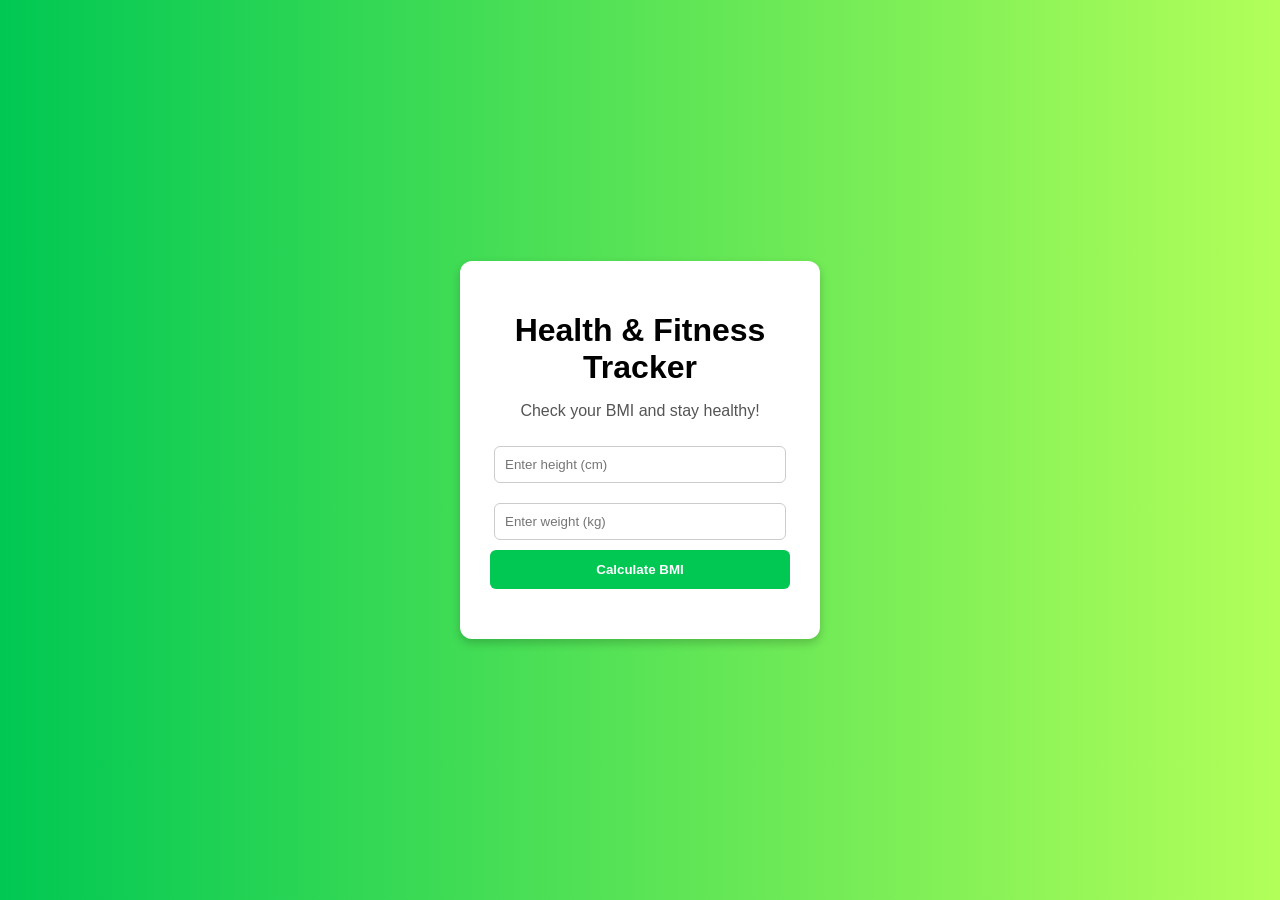
==== index.html @ 2d9167c3 "Add files via upload" ====
<!DOCTYPE html>
<html lang="en">
<head>
  <meta charset="UTF-8">
  <meta name="viewport" content="width=device-width, initial-scale=1.0">
  <title>Health & Fitness Tracker</title>
  <link rel="stylesheet" href="design.css">
</head>
<body>

  <div class="container">
    <h1>Health & Fitness Tracker</h1>
    <p>Check your BMI and stay healthy!</p>

    <input type="number" id="height" placeholder="Enter height (cm)">
    <input type="number" id="weight" placeholder="Enter weight (kg)">

    <button id="calcBtn">Calculate BMI</button>

    <h2 id="result"></h2>
  </div>

  <script src="script.js"></script>
</body>
</html>
---- design.css ----
body {
  font-family: Arial, sans-serif;
  background: linear-gradient(to right, #00c853, #b2ff59);
  display: flex;
  justify-content: center;
  align-items: center;
  height: 100vh;
  margin: 0;
}

.container {
  background: white;
  padding: 30px;
  border-radius: 12px;
  text-align: center;
  width: 300px;
  box-shadow: 0 4px 10px rgba(0,0,0,0.2);
}

h1 {
  margin-bottom: 10px;
}

p {
  color: #555;
}

input {
  width: 90%;
  padding: 10px;
  margin: 10px 0;
  border-radius: 6px;
  border: 1px solid #ccc;
}

button {
  background-color: #00c853;
  color: white;
  border: none;
  padding: 12px;
  width: 100%;
  cursor: pointer;
  border-radius: 6px;
  font-weight: bold;
}

button:hover {
  background-color: #009624;
}

#result {
  margin-top: 15px;
}
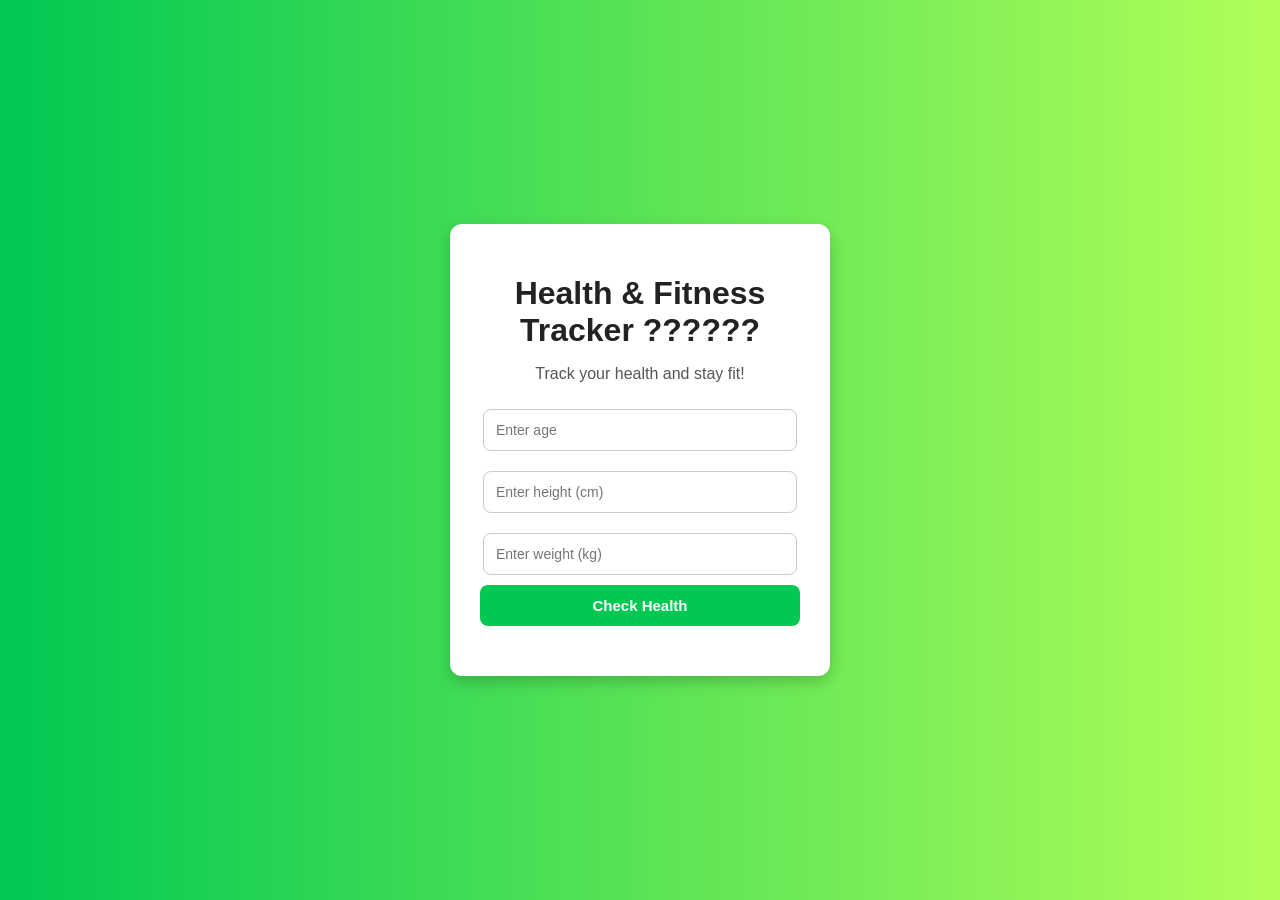
==== commit 46b444d9: "Add files via upload" ====
--- a/index.html
+++ b/index.html
@@ -9,15 +9,17 @@
 <body>
 
   <div class="container">
-    <h1>Health & Fitness Tracker</h1>
-    <p>Check your BMI and stay healthy!</p>
+    <h1>Health & Fitness Tracker ??????</h1>
+    <p>Track your health and stay fit!</p>
 
+    <input type="number" id="age" placeholder="Enter age">
     <input type="number" id="height" placeholder="Enter height (cm)">
     <input type="number" id="weight" placeholder="Enter weight (kg)">
 
-    <button id="calcBtn">Calculate BMI</button>
+    <button id="calcBtn">Check Health</button>
 
     <h2 id="result"></h2>
+    <p id="suggestion"></p>
   </div>
 
   <script src="script.js"></script>
--- a/design.css
+++ b/design.css
@@ -13,12 +13,13 @@
   padding: 30px;
   border-radius: 12px;
   text-align: center;
-  width: 300px;
-  box-shadow: 0 4px 10px rgba(0,0,0,0.2);
+  width: 320px;
+  box-shadow: 0 6px 15px rgba(0,0,0,0.2);
 }
 
 h1 {
   margin-bottom: 10px;
+  color: #222;
 }
 
 p {
@@ -27,10 +28,11 @@
 
 input {
   width: 90%;
-  padding: 10px;
+  padding: 12px;
   margin: 10px 0;
-  border-radius: 6px;
+  border-radius: 8px;
   border: 1px solid #ccc;
+  font-size: 14px;
 }
 
 button {
@@ -40,8 +42,10 @@
   padding: 12px;
   width: 100%;
   cursor: pointer;
-  border-radius: 6px;
+  border-radius: 8px;
   font-weight: bold;
+  font-size: 15px;
+  transition: 0.3s;
 }
 
 button:hover {
@@ -50,4 +54,11 @@
 
 #result {
   margin-top: 15px;
+  font-weight: bold;
+  color: #333;
+}
+
+#suggestion {
+  margin-top: 10px;
+  color: #444;
 }
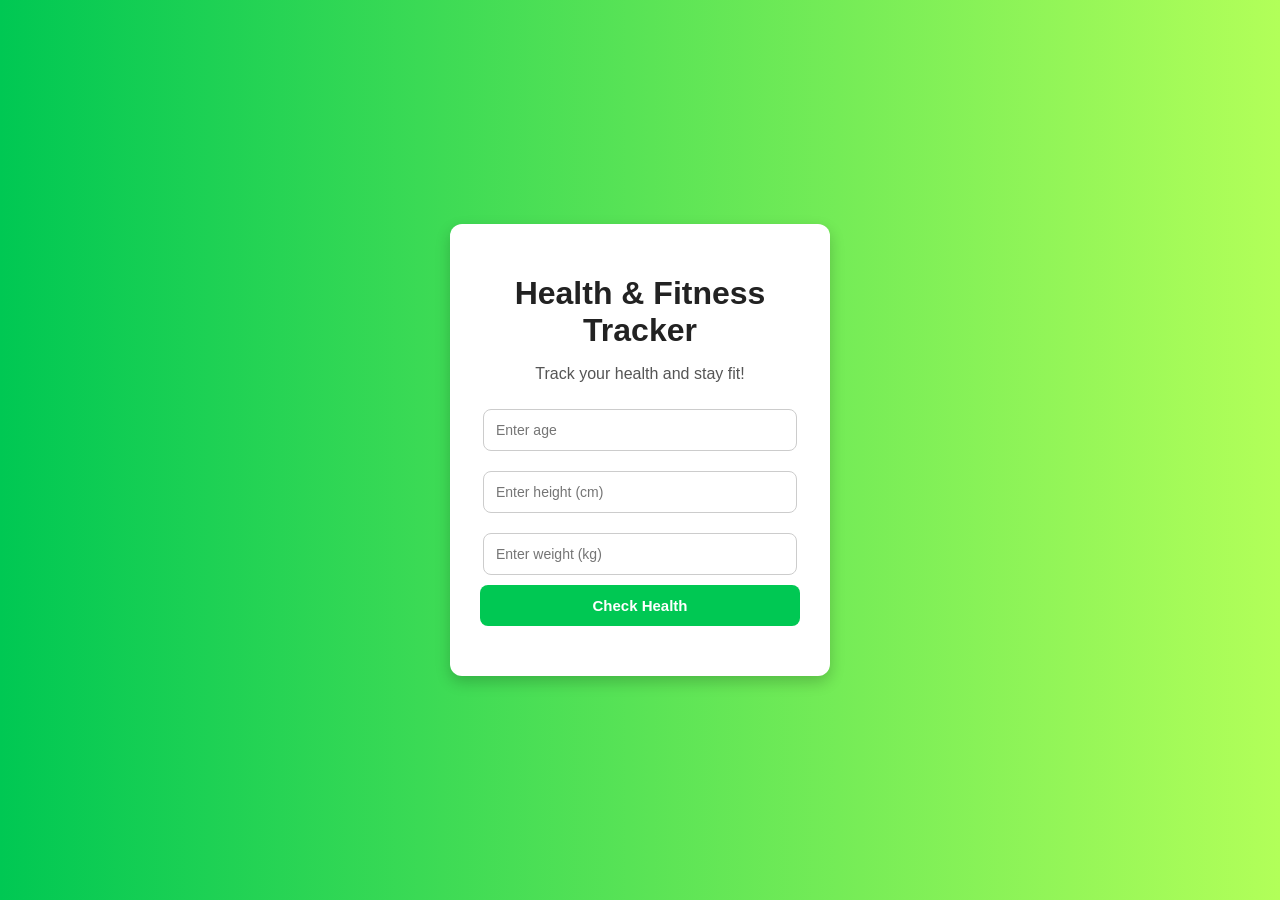
==== commit 1a837e66: "Add files via upload" ====
--- a/index.html
+++ b/index.html
@@ -9,7 +9,7 @@
 <body>
 
   <div class="container">
-    <h1>Health & Fitness Tracker ??????</h1>
+    <h1>Health & Fitness Tracker </h1>
     <p>Track your health and stay fit!</p>
 
     <input type="number" id="age" placeholder="Enter age">
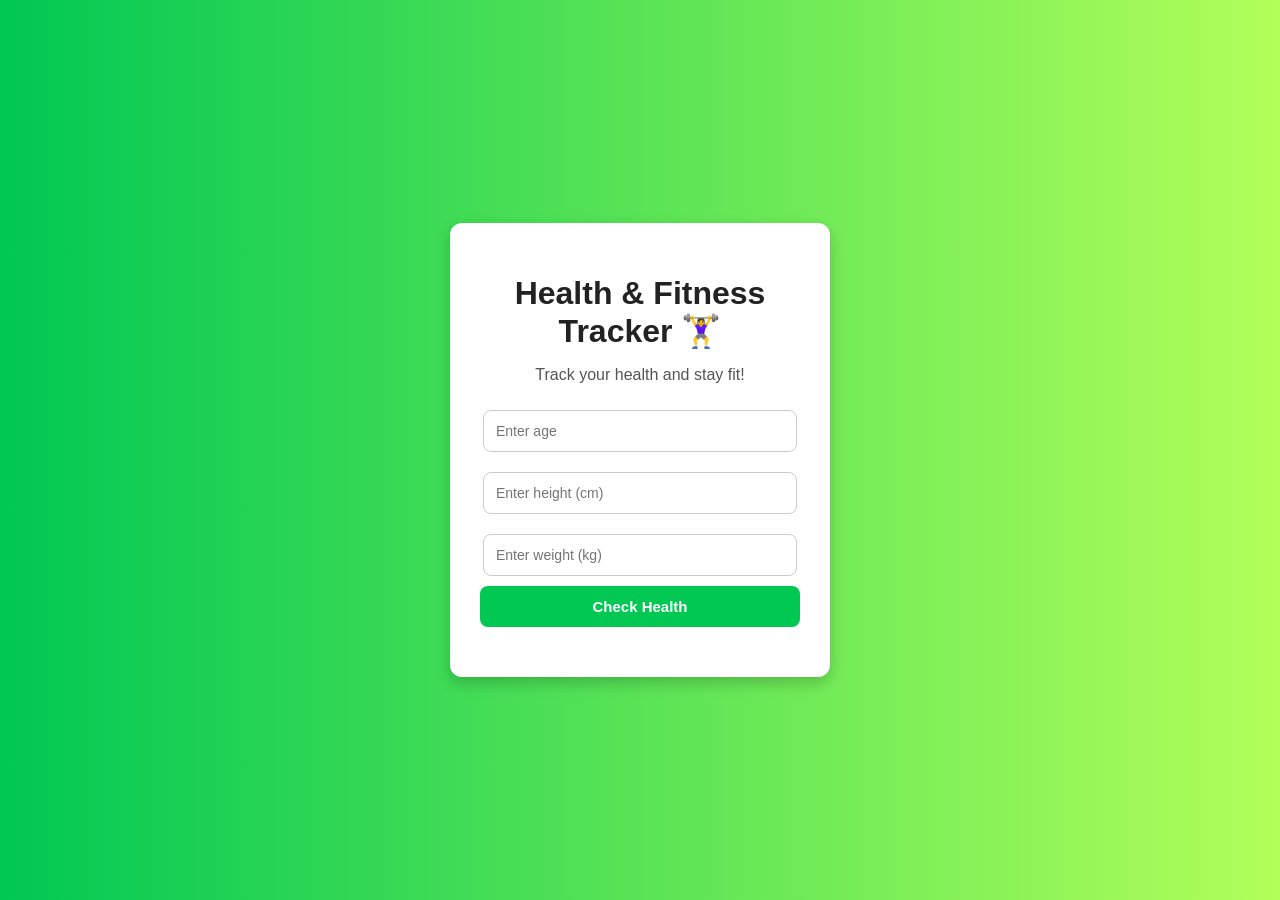
==== commit c3881805: "Add files via upload" ====
--- a/index.html
+++ b/index.html
@@ -1,4 +1,4 @@
-<!DOCTYPE html>
+﻿<!DOCTYPE html>
 <html lang="en">
 <head>
   <meta charset="UTF-8">
@@ -9,7 +9,7 @@
 <body>
 
   <div class="container">
-    <h1>Health & Fitness Tracker </h1>
+    <h1>Health & Fitness Tracker 🏋️‍♀️</h1>
     <p>Track your health and stay fit!</p>
 
     <input type="number" id="age" placeholder="Enter age">
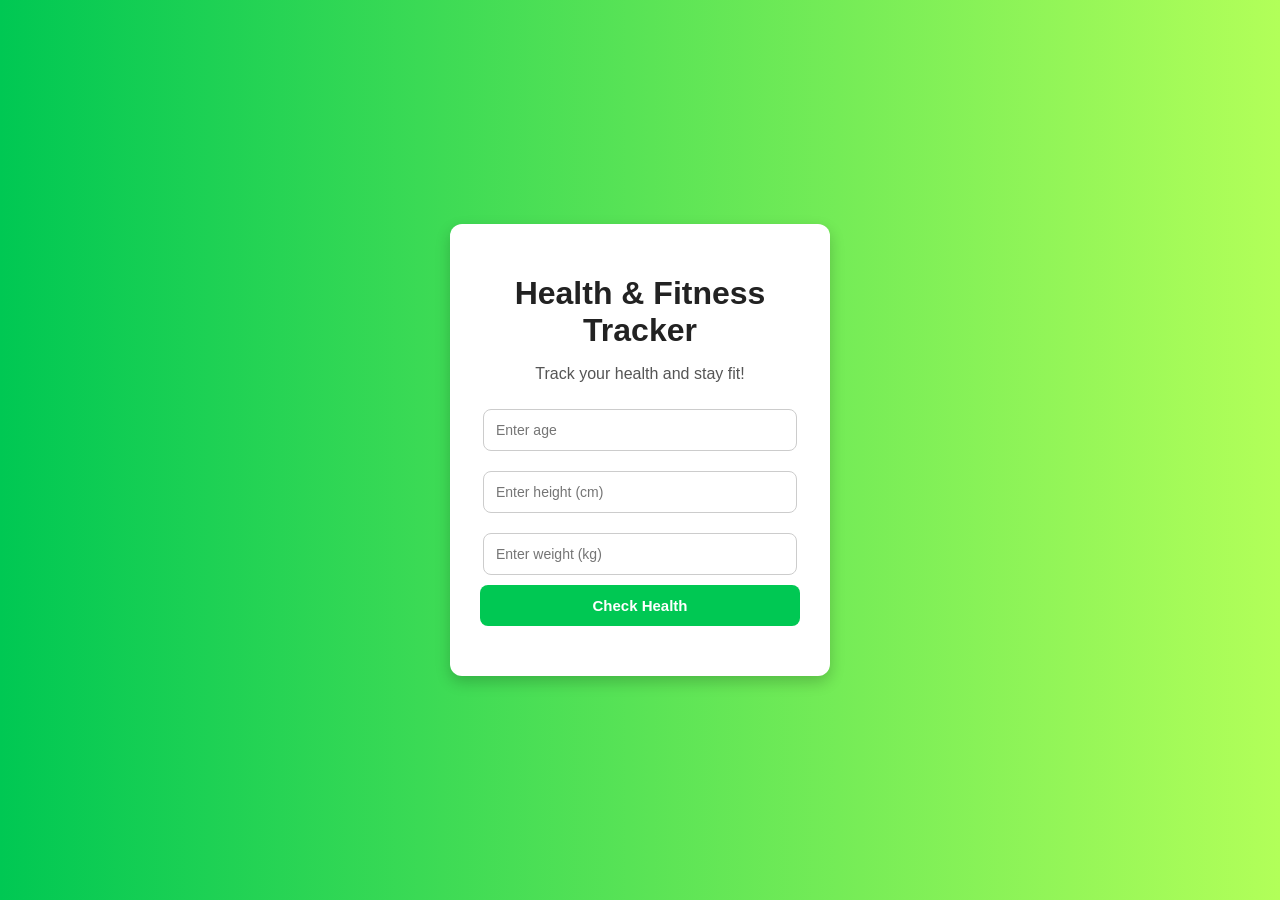
==== commit f007946f: "Add files via upload" ====
--- a/index.html
+++ b/index.html
@@ -9,7 +9,7 @@
 <body>
 
   <div class="container">
-    <h1>Health & Fitness Tracker 🏋️‍♀️</h1>
+    <h1>Health & Fitness Tracker</h1>
     <p>Track your health and stay fit!</p>
 
     <input type="number" id="age" placeholder="Enter age">
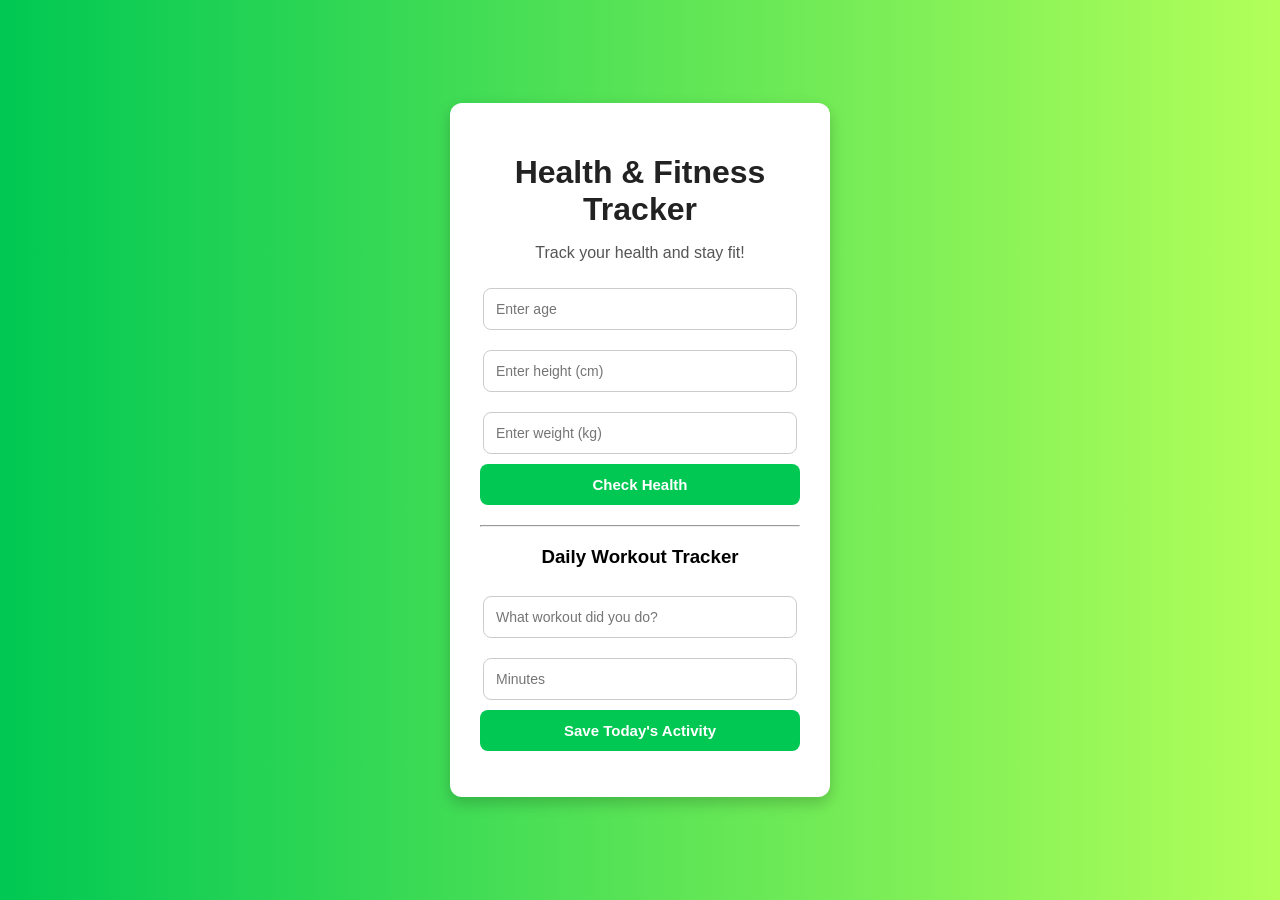
==== commit 72b1f8e8: "Add files via upload" ====
--- a/index.html
+++ b/index.html
@@ -12,16 +12,31 @@
     <h1>Health & Fitness Tracker</h1>
     <p>Track your health and stay fit!</p>
 
+    <!-- USER INPUTS -->
     <input type="number" id="age" placeholder="Enter age">
     <input type="number" id="height" placeholder="Enter height (cm)">
     <input type="number" id="weight" placeholder="Enter weight (kg)">
 
     <button id="calcBtn">Check Health</button>
 
+    <!-- RESULTS -->
     <h2 id="result"></h2>
     <p id="suggestion"></p>
+
+    <hr>
+
+    <!-- WORKOUT TRACKER -->
+    <h3>Daily Workout Tracker</h3>
+
+    <input type="text" id="workout" placeholder="What workout did you do?">
+    <input type="number" id="minutes" placeholder="Minutes">
+
+    <button id="saveBtn">Save Today's Activity</button>
+
+    <ul id="history"></ul>
   </div>
 
   <script src="script.js"></script>
+
 </body>
 </html>
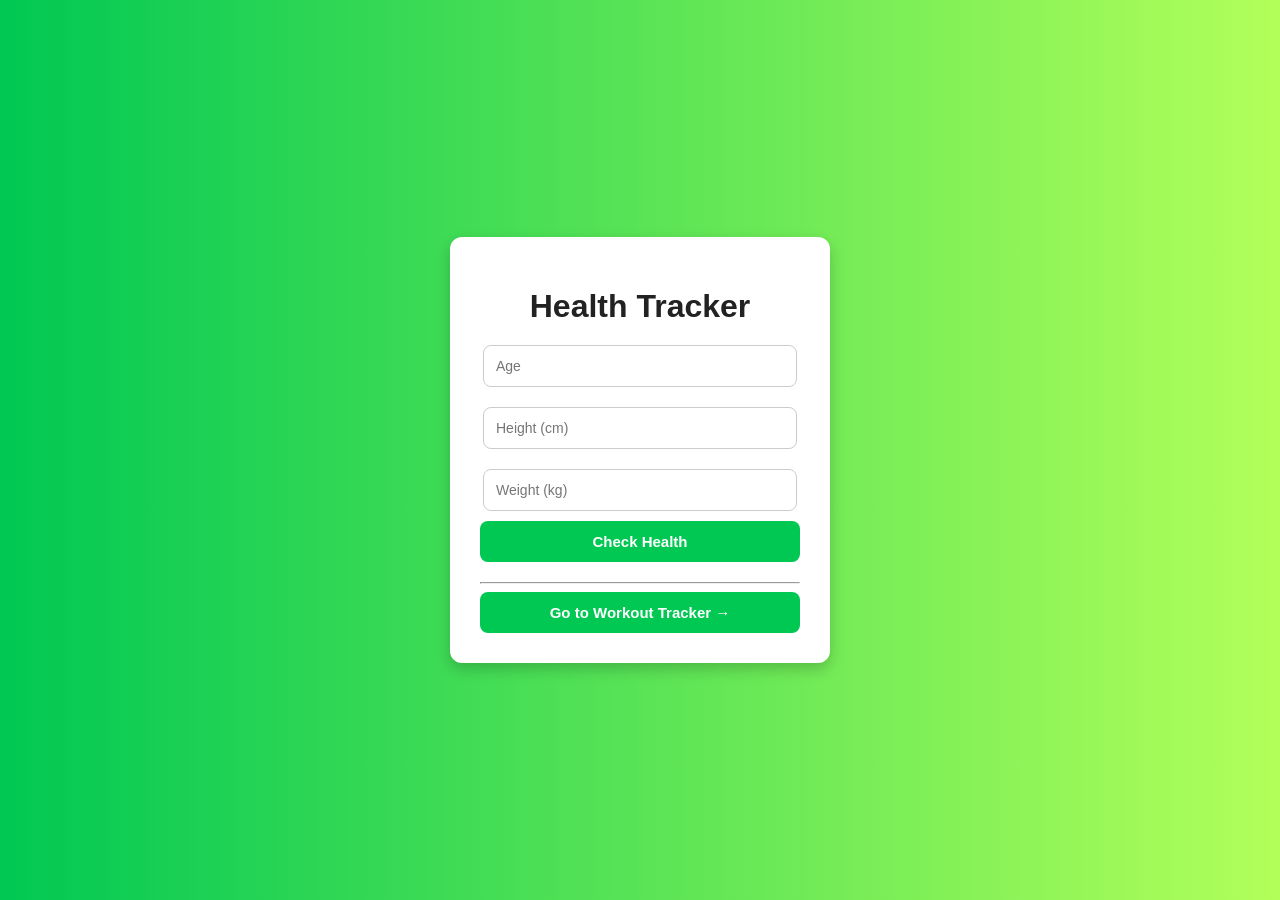
==== commit a70b8651: "Add files via upload" ====
--- a/index.html
+++ b/index.html
@@ -2,41 +2,73 @@
 <html lang="en">
 <head>
   <meta charset="UTF-8">
-  <meta name="viewport" content="width=device-width, initial-scale=1.0">
-  <title>Health & Fitness Tracker</title>
+  <title>Health Tracker</title>
   <link rel="stylesheet" href="design.css">
 </head>
 <body>
 
-  <div class="container">
-    <h1>Health & Fitness Tracker</h1>
-    <p>Track your health and stay fit!</p>
+<div class="container">
+  <h1>Health Tracker</h1>
 
-    <!-- USER INPUTS -->
-    <input type="number" id="age" placeholder="Enter age">
-    <input type="number" id="height" placeholder="Enter height (cm)">
-    <input type="number" id="weight" placeholder="Enter weight (kg)">
+  <input type="number" id="age" placeholder="Age">
+  <input type="number" id="height" placeholder="Height (cm)">
+  <input type="number" id="weight" placeholder="Weight (kg)">
 
-    <button id="calcBtn">Check Health</button>
+  <button onclick="calculate()">Check Health</button>
 
-    <!-- RESULTS -->
-    <h2 id="result"></h2>
-    <p id="suggestion"></p>
+  <h2 id="result"></h2>
+  <p id="suggestion"></p>
 
-    <hr>
+  <hr>
 
-    <!-- WORKOUT TRACKER -->
-    <h3>Daily Workout Tracker</h3>
+  <!-- NAVIGATION -->
+  <button onclick="goToWorkout()">Go to Workout Tracker →</button>
+</div>
 
-    <input type="text" id="workout" placeholder="What workout did you do?">
-    <input type="number" id="minutes" placeholder="Minutes">
+<script>
+function calculate() {
+  let age = document.getElementById("age").value;
+  let height = document.getElementById("height").value / 100;
+  let weight = document.getElementById("weight").value;
 
-    <button id="saveBtn">Save Today's Activity</button>
+  if (!age || !height || !weight) {
+    document.getElementById("result").innerText = "Enter all fields!";
+    return;
+  }
 
-    <ul id="history"></ul>
-  </div>
+  let bmi = (weight / (height * height)).toFixed(2);
 
-  <script src="script.js"></script>
+  let status = "";
+  let suggestion = "";
+
+  if (bmi < 18.5) {
+    status = "Underweight";
+    suggestion = "Eat more nutritious food.";
+  } else if (bmi < 24.9) {
+    status = "Normal";
+    suggestion = "Maintain your lifestyle.";
+  } else if (bmi < 29.9) {
+    status = "Overweight";
+    suggestion = "Exercise more.";
+  } else {
+    status = "Obese";
+    suggestion = "Follow a strict fitness plan.";
+  }
+
+  let bodyFat = (1.2 * bmi + 0.23 * age - 5.4).toFixed(2);
+  let calories = weight * 30;
+
+  document.getElementById("result").innerText =
+    `BMI: ${bmi} (${status})`;
+
+  document.getElementById("suggestion").innerText =
+    `Body Fat: ${bodyFat}% | Calories: ${calories} kcal | ${suggestion}`;
+}
+
+function goToWorkout() {
+  window.location.href = "workout.html";
+}
+</script>
 
 </body>
 </html>
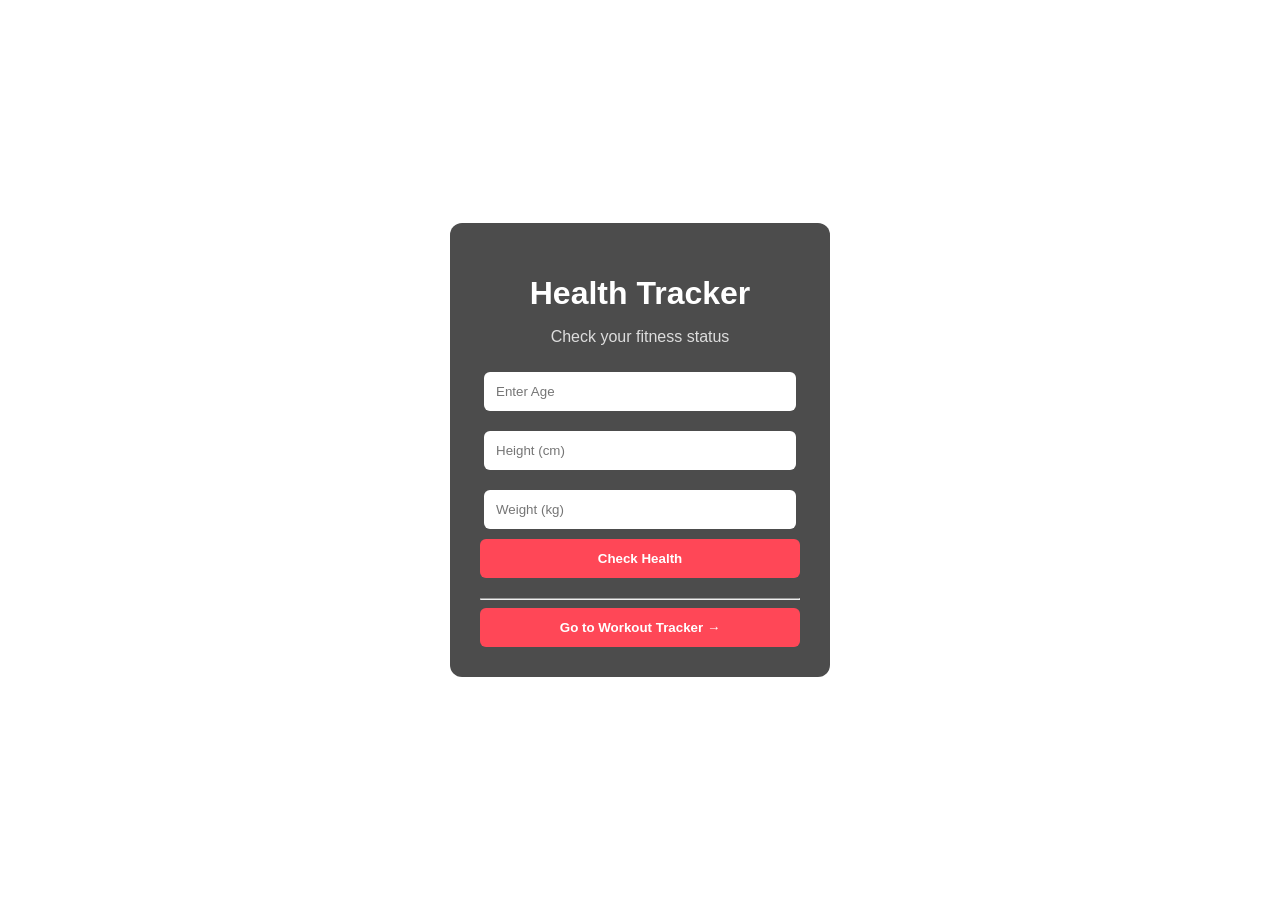
==== commit 3873faa7: "Add files via upload" ====
--- a/index.html
+++ b/index.html
@@ -9,12 +9,13 @@
 
 <div class="container">
   <h1>Health Tracker</h1>
+  <p>Check your fitness status</p>
 
-  <input type="number" id="age" placeholder="Age">
+  <input type="number" id="age" placeholder="Enter Age">
   <input type="number" id="height" placeholder="Height (cm)">
   <input type="number" id="weight" placeholder="Weight (kg)">
 
-  <button onclick="calculate()">Check Health</button>
+  <button id="calcBtn">Check Health</button>
 
   <h2 id="result"></h2>
   <p id="suggestion"></p>
@@ -25,46 +26,9 @@
   <button onclick="goToWorkout()">Go to Workout Tracker →</button>
 </div>
 
+<script src="script.js"></script>
+
 <script>
-function calculate() {
-  let age = document.getElementById("age").value;
-  let height = document.getElementById("height").value / 100;
-  let weight = document.getElementById("weight").value;
-
-  if (!age || !height || !weight) {
-    document.getElementById("result").innerText = "Enter all fields!";
-    return;
-  }
-
-  let bmi = (weight / (height * height)).toFixed(2);
-
-  let status = "";
-  let suggestion = "";
-
-  if (bmi < 18.5) {
-    status = "Underweight";
-    suggestion = "Eat more nutritious food.";
-  } else if (bmi < 24.9) {
-    status = "Normal";
-    suggestion = "Maintain your lifestyle.";
-  } else if (bmi < 29.9) {
-    status = "Overweight";
-    suggestion = "Exercise more.";
-  } else {
-    status = "Obese";
-    suggestion = "Follow a strict fitness plan.";
-  }
-
-  let bodyFat = (1.2 * bmi + 0.23 * age - 5.4).toFixed(2);
-  let calories = weight * 30;
-
-  document.getElementById("result").innerText =
-    `BMI: ${bmi} (${status})`;
-
-  document.getElementById("suggestion").innerText =
-    `Body Fat: ${bodyFat}% | Calories: ${calories} kcal | ${suggestion}`;
-}
-
 function goToWorkout() {
   window.location.href = "workout.html";
 }
--- a/design.css
+++ b/design.css
@@ -1,6 +1,6 @@
 body {
   font-family: Arial, sans-serif;
-  background: linear-gradient(to right, #00c853, #b2ff59);
+  background: url("https://images.unsplash.com/photo-1554284126-aa88f22d8b74") no-repeat center center/cover;
   display: flex;
   justify-content: center;
   align-items: center;
@@ -8,57 +8,55 @@
   margin: 0;
 }
 
+/* Glass effect container */
 .container {
-  background: white;
+  background: rgba(0, 0, 0, 0.7);
   padding: 30px;
   border-radius: 12px;
   text-align: center;
   width: 320px;
-  box-shadow: 0 6px 15px rgba(0,0,0,0.2);
+  color: white;
+  backdrop-filter: blur(10px);
 }
 
 h1 {
   margin-bottom: 10px;
-  color: #222;
 }
 
 p {
-  color: #555;
+  color: #ddd;
 }
 
 input {
   width: 90%;
   padding: 12px;
   margin: 10px 0;
-  border-radius: 8px;
-  border: 1px solid #ccc;
-  font-size: 14px;
+  border-radius: 6px;
+  border: none;
+  outline: none;
 }
 
 button {
-  background-color: #00c853;
+  background-color: #ff4757;
   color: white;
   border: none;
   padding: 12px;
   width: 100%;
   cursor: pointer;
-  border-radius: 8px;
+  border-radius: 6px;
   font-weight: bold;
-  font-size: 15px;
   transition: 0.3s;
 }
 
 button:hover {
-  background-color: #009624;
+  background-color: #e84118;
 }
 
 #result {
   margin-top: 15px;
   font-weight: bold;
-  color: #333;
 }
 
 #suggestion {
   margin-top: 10px;
-  color: #444;
 }
